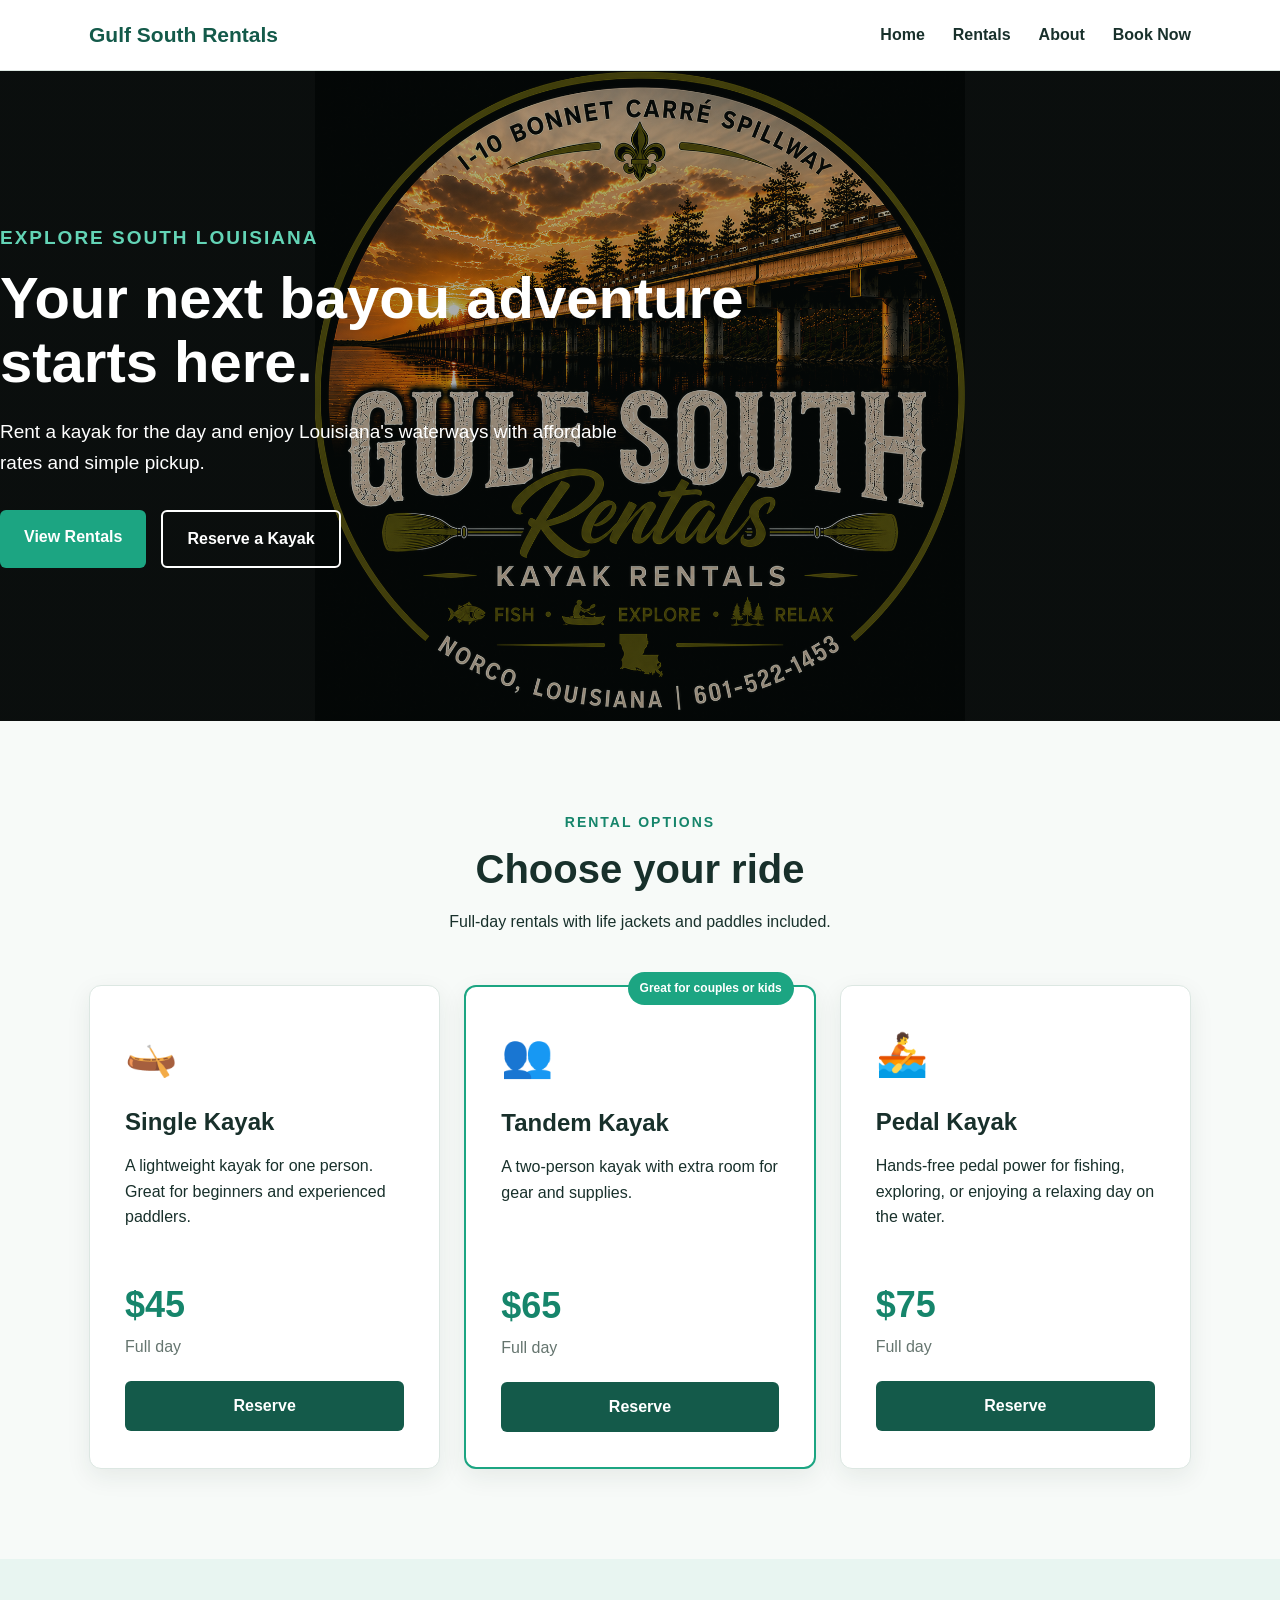
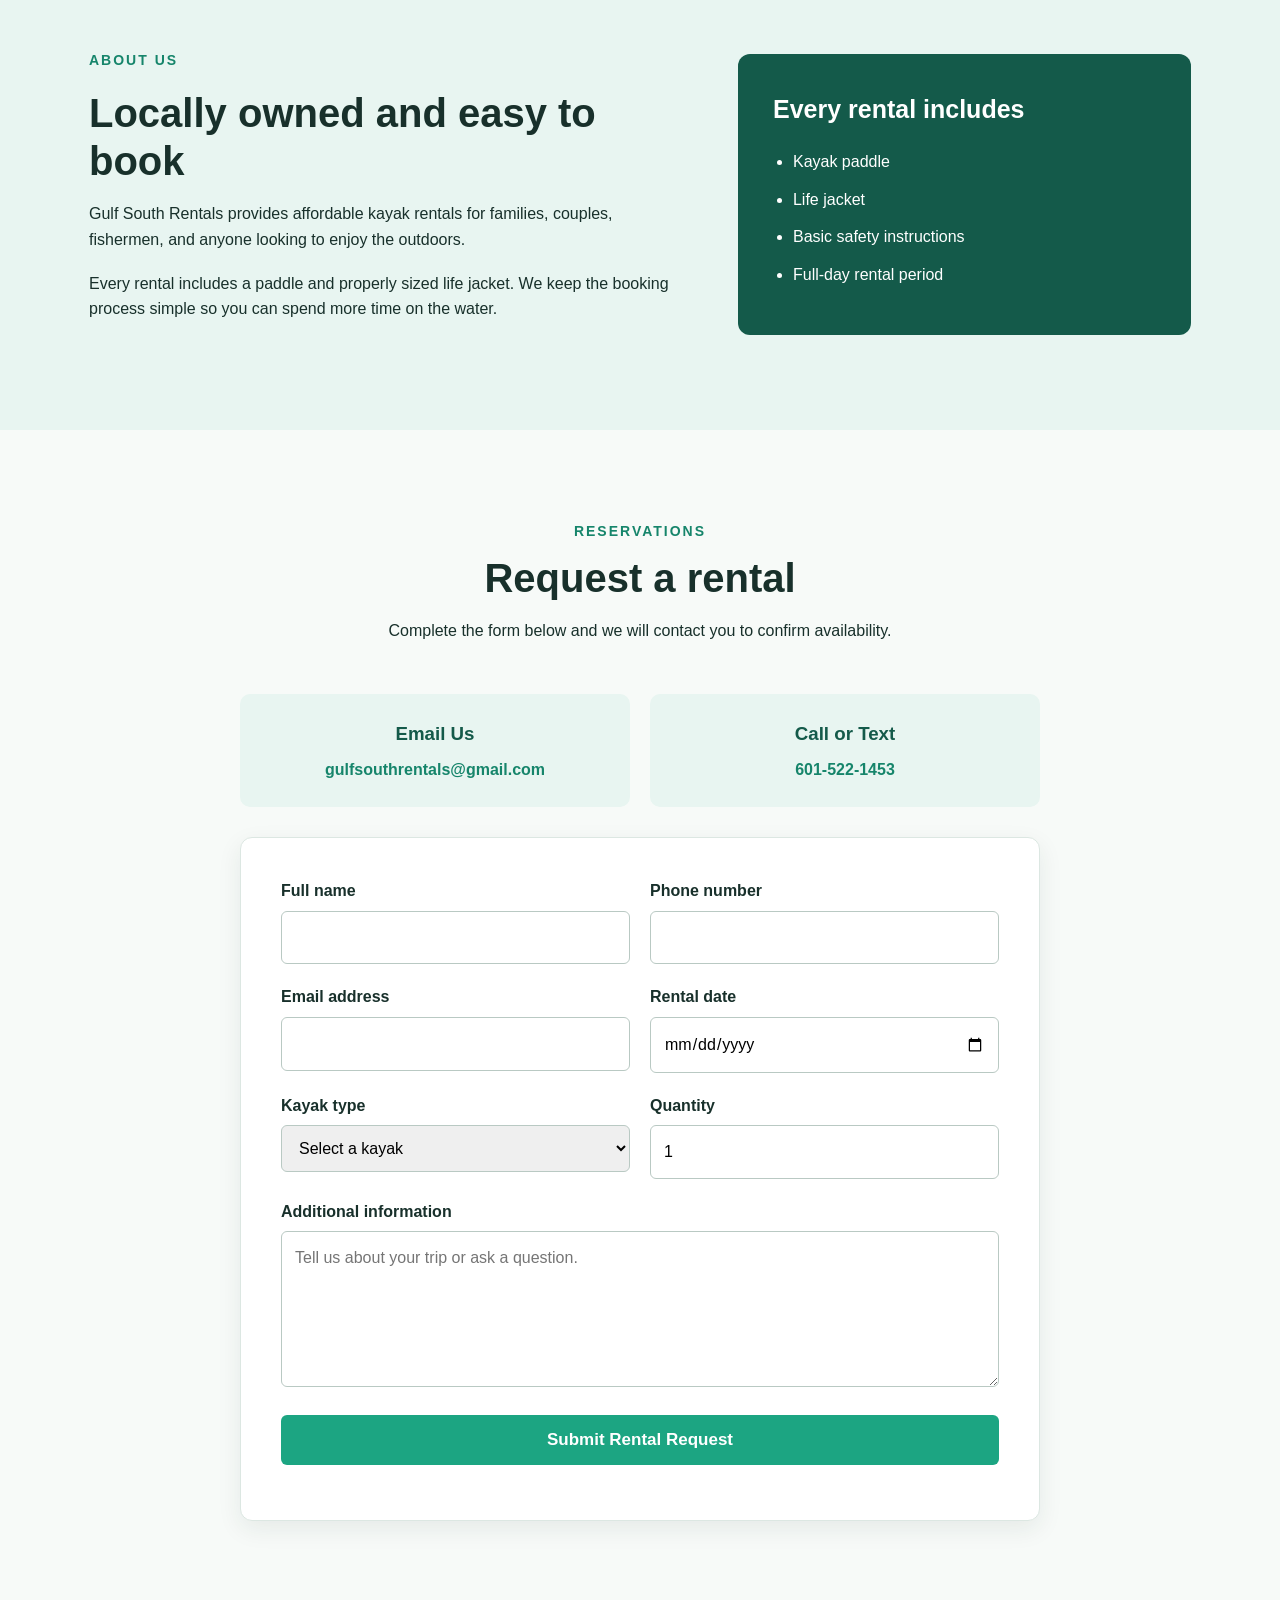
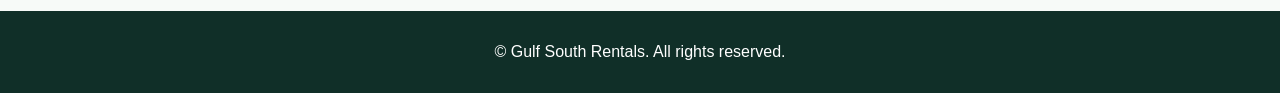
==== index.html @ 3907daee "Fix HTML encoding issues in index.html" ====
<!DOCTYPE html>
<html lang="en">
<head>
    <meta charset="UTF-8">

    <meta
        name="viewport"
        content="width=device-width, initial-scale=1.0"
    >

    <meta
        name="description"
        content="Affordable kayak rentals in South Louisiana."
    >

    <title>Bayou Kayak Rentals</title>

    <link rel="stylesheet" href="style.css">
</head>

<body>

    <header>
        <nav class="navbar">
            <div class="logo">Gulf South Rentals</div>

            <button
                class="menu-button"
                id="menuButton"
                aria-label="Open navigation menu"
            >
                ☰
            </button>

            <div class="nav-links" id="navLinks">
                <a href="#home">Home</a>
                <a href="#rentals">Rentals</a>
                <a href="#about">About</a>
                <a href="#contact">Book Now</a>
            </div>
        </nav>
    </header>

    <main>

        <section class="hero" id="home">
            <div class="hero-content">
                <p class="small-heading">Explore South Louisiana</p>

                <h1>Your next bayou adventure starts here.</h1>

                <p>
                    Rent a kayak for the day and enjoy Louisiana's waterways
                    with affordable rates and simple pickup.
                </p>

                <div class="hero-buttons">
                    <a href="#rentals" class="button primary-button">
                        View Rentals
                    </a>

                    <a href="#contact" class="button secondary-button">
                        Reserve a Kayak
                    </a>
                </div>
            </div>
        </section>

        <section class="section" id="rentals">
            <div class="section-heading">
                <p class="small-heading">Rental Options</p>
                <h2>Choose your ride</h2>
                <p>
                    Full-day rentals with life jackets and paddles included.
                </p>
            </div>

            <div class="rental-grid">

                <article class="rental-card">
                    <div class="rental-icon">🛶</div>
                    <h3>Single Kayak</h3>
                    <p>
                        A lightweight kayak for one person. Great for beginners
                        and experienced paddlers.
                    </p>
                    <div class="price">$45</div>
                    <span>Full day</span>
                    <a href="#contact" class="card-button">Reserve</a>
                </article>

                <article class="rental-card featured-card">
                    <div class="popular-label">Great for couples or kids</div>
                    <div class="rental-icon">👥</div>
                    <h3>Tandem Kayak</h3>
                    <p>
                        A two-person kayak with extra room for gear and supplies.
                    </p>
                    <div class="price">$65</div>
                    <span>Full day</span>
                    <a href="#contact" class="card-button">Reserve</a>
                </article>

                <article class="rental-card">
                    <div class="rental-icon">🚣</div>
                    <h3>Pedal Kayak</h3>
                    <p>
                        Hands-free pedal power for fishing, exploring, or
                        enjoying a relaxing day on the water.
                    </p>
                    <div class="price">$75</div>
                    <span>Full day</span>
                    <a href="#contact" class="card-button">Reserve</a>
                </article>

            </div>
        </section>

        <section class="about-section" id="about">
            <div class="about-content">
                <div>
                    <p class="small-heading">About Us</p>
                    <h2>Locally owned and easy to book</h2>

                    <p>
                        Gulf South Rentals provides affordable kayak rentals
                        for families, couples, fishermen, and anyone looking
                        to enjoy the outdoors.
                    </p>

                    <p>
                        Every rental includes a paddle and properly sized life
                        jacket. We keep the booking process simple so you can
                        spend more time on the water.
                    </p>
                </div>

                <div class="included-box">
                    <h3>Every rental includes</h3>

                    <ul>
                        <li>Kayak paddle</li>
                        <li>Life jacket</li>
                        <li>Basic safety instructions</li>
                        <li>Full-day rental period</li>
                    </ul>
                </div>
            </div>
        </section>

        <section class="section" id="contact">
            <div class="section-heading">
                <p class="small-heading">Reservations</p>
                <h2>Request a rental</h2>
                <p>
                    Complete the form below and we will contact you to confirm
                    availability.
                </p>
            </div>
	<div class="contact-details">
    <div class="contact-item">
        <h3>Email Us</h3>
        <a href="mailto:gulfsouthrentals@gmail.com">
            gulfsouthrentals@gmail.com
        </a>
    </div>

    <div class="contact-item">
        <h3>Call or Text</h3>
        <a href="tel:+16015221453">
            601-522-1453
        </a>
    </div>
</div>

            <form
		class="booking-form"
		id="bookingForm"
		action="https://formspree.io/f/meeyajbb"
		method="post"
>
				<input type="hidden" name="_next" value="https://gulfsouthrentalsllc.com/waiver.html">
	<input
    type="hidden"
    name="_subject"
    value="New Gulf South Rentals Booking Request"
>

<input
    type="hidden"
    name="_replyto"
    value="gulfsouthrentals@gmail.com"
>


                <div class="form-row">
                    <div class="form-group">
                        <label for="name">Full name</label>
                        <input
                            type="text"
                            id="name"
                            name="name"
                            required
                        >
                    </div>

                    <div class="form-group">
                        <label for="phone">Phone number</label>
                        <input
                            type="tel"
                            id="phone"
                            name="phone"
                            required
                        >
                    </div>
                </div>

                <div class="form-row">
                    <div class="form-group">
                        <label for="email">Email address</label>
                        <input
                            type="email"
                            id="email"
                            name="email"
                            required
                        >
                    </div>

                    <div class="form-group">
                        <label for="rentalDate">Rental date</label>
                        <input
                            type="date"
                            id="rentalDate"
                            name="rentalDate"
                            required
                        >
                    </div>
                </div>

                <div class="form-row">
                    <div class="form-group">
                        <label for="kayakType">Kayak type</label>

                        <select id="kayakType" name="kayakType" required>
                            <option value="">Select a kayak</option>
                            <option value="Single Kayak">
                                Single Kayak — $45
                            </option>
                            <option value="Tandem Kayak">
                                Tandem Kayak — $65
                            </option>
                            <option value="Pedal Kayak">
                                Pedal Kayak — $75
                            </option>
                        </select>
                    </div>

                    <div class="form-group">
                        <label for="quantity">Quantity</label>

                        <input
                            type="number"
                            id="quantity"
                            name="quantity"
                            min="1"
                            max="6"
                            value="1"
                            required
                        >
                    </div>
                </div>

                <div class="form-group">
                    <label for="message">Additional information</label>

                    <textarea
                        id="message"
                        name="message"
                        rows="5"
                        placeholder="Tell us about your trip or ask a question."
                    ></textarea>
                </div>

                <button type="submit" class="submit-button">
                    Submit Rental Request
                </button>

                <p class="form-message" id="formMessage"></p>
            </form>
        </section>

    </main>

    <footer>
        <p>
            © <span id="currentYear"></span> Gulf South Rentals.
            All rights reserved.
        </p>
    </footer>

    <script src="script.js?v=2"></script>
</body>
</html>
---- style.css ----
* {
    box-sizing: border-box;
    margin: 0;
    padding: 0;
}

html {
    scroll-behavior: smooth;
}

body {
    font-family: Arial, Helvetica, sans-serif;
    color: #18302b;
    background-color: #f7faf8;
    line-height: 1.6;
}

header {
    background-color: #ffffff;
    position: sticky;
    top: 0;
    z-index: 1000;
    border-bottom: 1px solid #dce7e2;
}

.navbar {
    max-width: 1150px;
    margin: auto;
    padding: 18px 24px;
    display: flex;
    align-items: center;
    justify-content: space-between;
}

.logo {
    font-size: 21px;
    font-weight: bold;
    color: #145a4a;
}

.nav-links {
    display: flex;
    gap: 28px;
}

.nav-links a {
    color: #18302b;
    text-decoration: none;
    font-weight: bold;
}

.nav-links a:hover {
    color: #16856b;
}

.menu-button {
    display: none;
    border: none;
    background: none;
    font-size: 28px;
    cursor: pointer;
}

.hero {
    min-height: 650px;
    display: flex;
    align-items: center;

    background-image:
        linear-gradient(
            rgba(10, 20, 18, 0.35),
            rgba(10, 20, 18, 0.35)
        ),
        url("logo.png.png");

    background-position: center;
    background-size: contain;
    background-repeat: no-repeat;
    background-color: #0b0b0b;

    color: #ffffff;
}

}

.hero-content {
    max-width: 1150px;
    width: 100%;
    margin: auto;
    padding: 80px 24px;
}

.hero-content h1 {
    max-width: 750px;
    font-size: 58px;
    line-height: 1.1;
    margin-bottom: 24px;
}

.hero-content p {
    max-width: 650px;
    font-size: 19px;
}

.small-heading {
    color: #63d4b6;
    font-size: 14px;
    font-weight: bold;
    letter-spacing: 2px;
    text-transform: uppercase;
    margin-bottom: 12px;
}

.hero-buttons {
    margin-top: 32px;
    display: flex;
    gap: 15px;
    flex-wrap: wrap;
}

.button {
    display: inline-block;
    padding: 14px 24px;
    border-radius: 6px;
    text-decoration: none;
    font-weight: bold;
}

.primary-button {
    background-color: #1ca582;
    color: #ffffff;
}

.primary-button:hover {
    background-color: #16856b;
}

.secondary-button {
    border: 2px solid #ffffff;
    color: #ffffff;
}

.secondary-button:hover {
    background-color: #ffffff;
    color: #145a4a;
}

.section {
    max-width: 1150px;
    margin: auto;
    padding: 90px 24px;
}

.section-heading {
    max-width: 650px;
    margin: 0 auto 50px;
    text-align: center;
}

.section-heading h2,
.about-content h2 {
    font-size: 40px;
    line-height: 1.2;
    margin-bottom: 16px;
}

.section-heading .small-heading,
.about-content .small-heading {
    color: #16856b;
}

.rental-grid {
    display: grid;
    grid-template-columns: repeat(3, 1fr);
    gap: 24px;
}

.rental-card {
    position: relative;
    padding: 35px;
    background-color: #ffffff;
    border: 1px solid #dce7e2;
    border-radius: 12px;
    box-shadow: 0 8px 24px rgba(24, 48, 43, 0.08);
}

.featured-card {
    border: 2px solid #1ca582;
}

.popular-label {
    position: absolute;
    top: -15px;
    right: 20px;
    padding: 7px 12px;
    border-radius: 20px;
    background-color: #1ca582;
    color: #ffffff;
    font-size: 12px;
    font-weight: bold;
}

.rental-icon {
    font-size: 42px;
    margin-bottom: 15px;
}

.rental-card h3 {
    font-size: 24px;
    margin-bottom: 12px;
}

.rental-card p {
    min-height: 105px;
}

.price {
    margin-top: 18px;
    font-size: 36px;
    font-weight: bold;
    color: #16856b;
}

.rental-card span {
    display: block;
    margin-bottom: 22px;
    color: #65756f;
}

.card-button {
    display: block;
    padding: 12px;
    border-radius: 6px;
    background-color: #145a4a;
    color: #ffffff;
    text-align: center;
    text-decoration: none;
    font-weight: bold;
}

.card-button:hover {
    background-color: #16856b;
}

.about-section {
    background-color: #e8f5f1;
}

.about-content {
    max-width: 1150px;
    margin: auto;
    padding: 90px 24px;
    display: grid;
    grid-template-columns: 1.3fr 1fr;
    gap: 60px;
    align-items: center;
}

.about-content p {
    margin-bottom: 18px;
}

.included-box {
    padding: 35px;
    border-radius: 12px;
    background-color: #145a4a;
    color: #ffffff;
}

.included-box h3 {
    margin-bottom: 20px;
    font-size: 25px;
}

.included-box ul {
    padding-left: 20px;
}

.included-box li {
    margin-bottom: 12px;
}

.booking-form {
    max-width: 800px;
    margin: auto;
    padding: 40px;
    border-radius: 12px;
    background-color: #ffffff;
    border: 1px solid #dce7e2;
    box-shadow: 0 8px 24px rgba(24, 48, 43, 0.08);
}

.form-row {
    display: grid;
    grid-template-columns: 1fr 1fr;
    gap: 20px;
}

.form-group {
    margin-bottom: 20px;
}

.form-group label {
    display: block;
    margin-bottom: 7px;
    font-weight: bold;
}

.form-group input,
.form-group select,
.form-group textarea {
    width: 100%;
    padding: 13px;
    border: 1px solid #b9c9c3;
    border-radius: 6px;
    font: inherit;
}

.form-group input:focus,
.form-group select:focus,
.form-group textarea:focus {
    outline: 2px solid #63d4b6;
    border-color: #16856b;
}

.submit-button {
    width: 100%;
    padding: 15px;
    border: none;
    border-radius: 6px;
    background-color: #1ca582;
    color: #ffffff;
    font-size: 17px;
    font-weight: bold;
    cursor: pointer;
}

.submit-button:hover {
    background-color: #16856b;
}

.form-message {
    margin-top: 15px;
    text-align: center;
    font-weight: bold;
}

footer {
    padding: 28px 20px;
    background-color: #102f28;
    color: #ffffff;
    text-align: center;
}

@media (max-width: 800px) {
    .menu-button {
        display: block;
    }

    .nav-links {
        display: none;
        position: absolute;
        top: 72px;
        left: 0;
        width: 100%;
        padding: 20px;
        background-color: #ffffff;
        flex-direction: column;
        gap: 15px;
        border-bottom: 1px solid #dce7e2;
    }

    .nav-links.show {
        display: flex;
    }

    .hero {
        min-height: 560px;
    }

    .hero-content h1 {
        font-size: 41px;
    }

    .rental-grid {
        grid-template-columns: 1fr;
    }

    .about-content {
        grid-template-columns: 1fr;
    }

    .form-row {
        grid-template-columns: 1fr;
        gap: 0;
    }
}

@media (max-width: 500px) {
    .hero-content h1 {
        font-size: 34px;
    }

    .section-heading h2,
    .about-content h2 {
        font-size: 32px;
    }

    .booking-form {
        padding: 25px 18px;
    }

    .rental-card {
        padding: 28px 22px;
    }
}

.contact-details {
    max-width: 800px;
    margin: 0 auto 30px;
    display: grid;
    grid-template-columns: 1fr 1fr;
    gap: 20px;
}

.contact-item {
    padding: 25px;
    background-color: #e8f5f1;
    border-radius: 10px;
    text-align: center;
}

.contact-item h3 {
    margin-bottom: 8px;
    color: #145a4a;
}

.contact-item a {
    color: #16856b;
    font-weight: bold;
    text-decoration: none;
}

.contact-item a:hover {
    text-decoration: underline;
}

@media (max-width: 600px) {
    .contact-details {
        grid-template-columns: 1fr;
    }
}
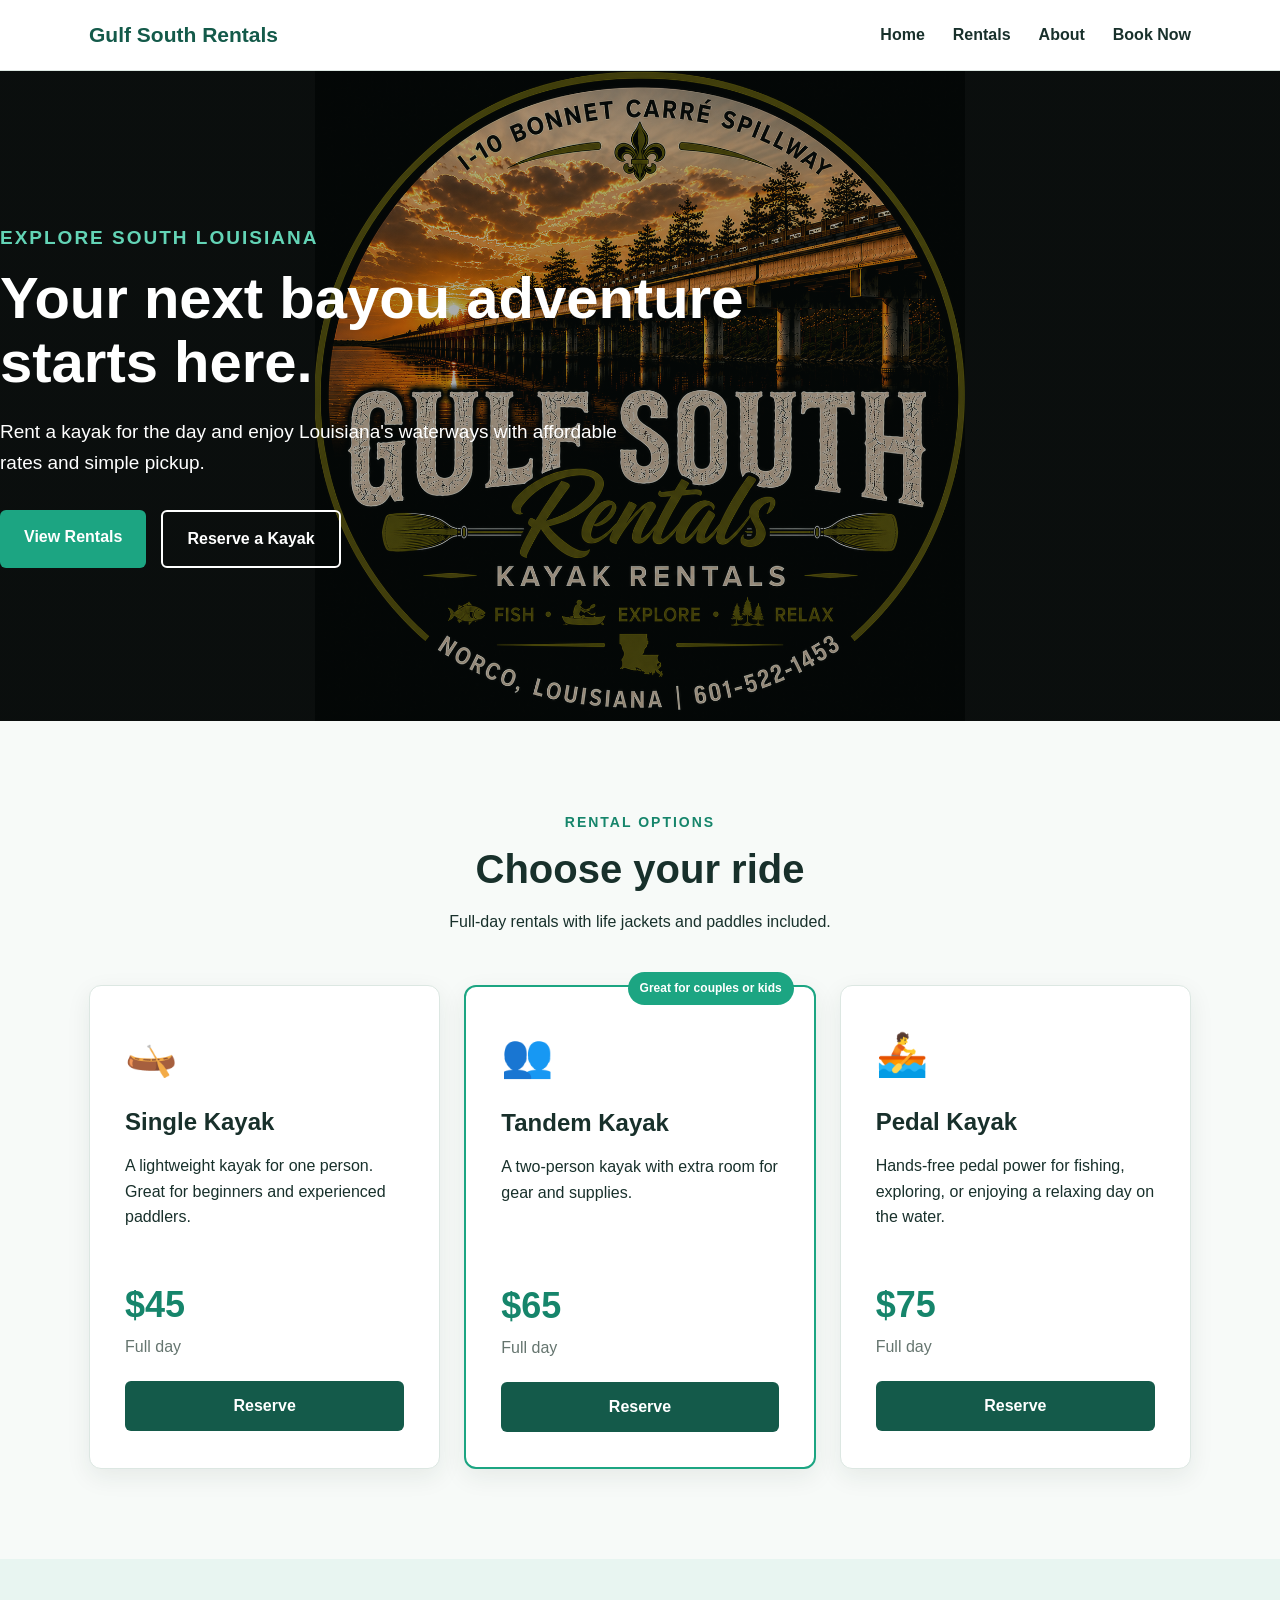
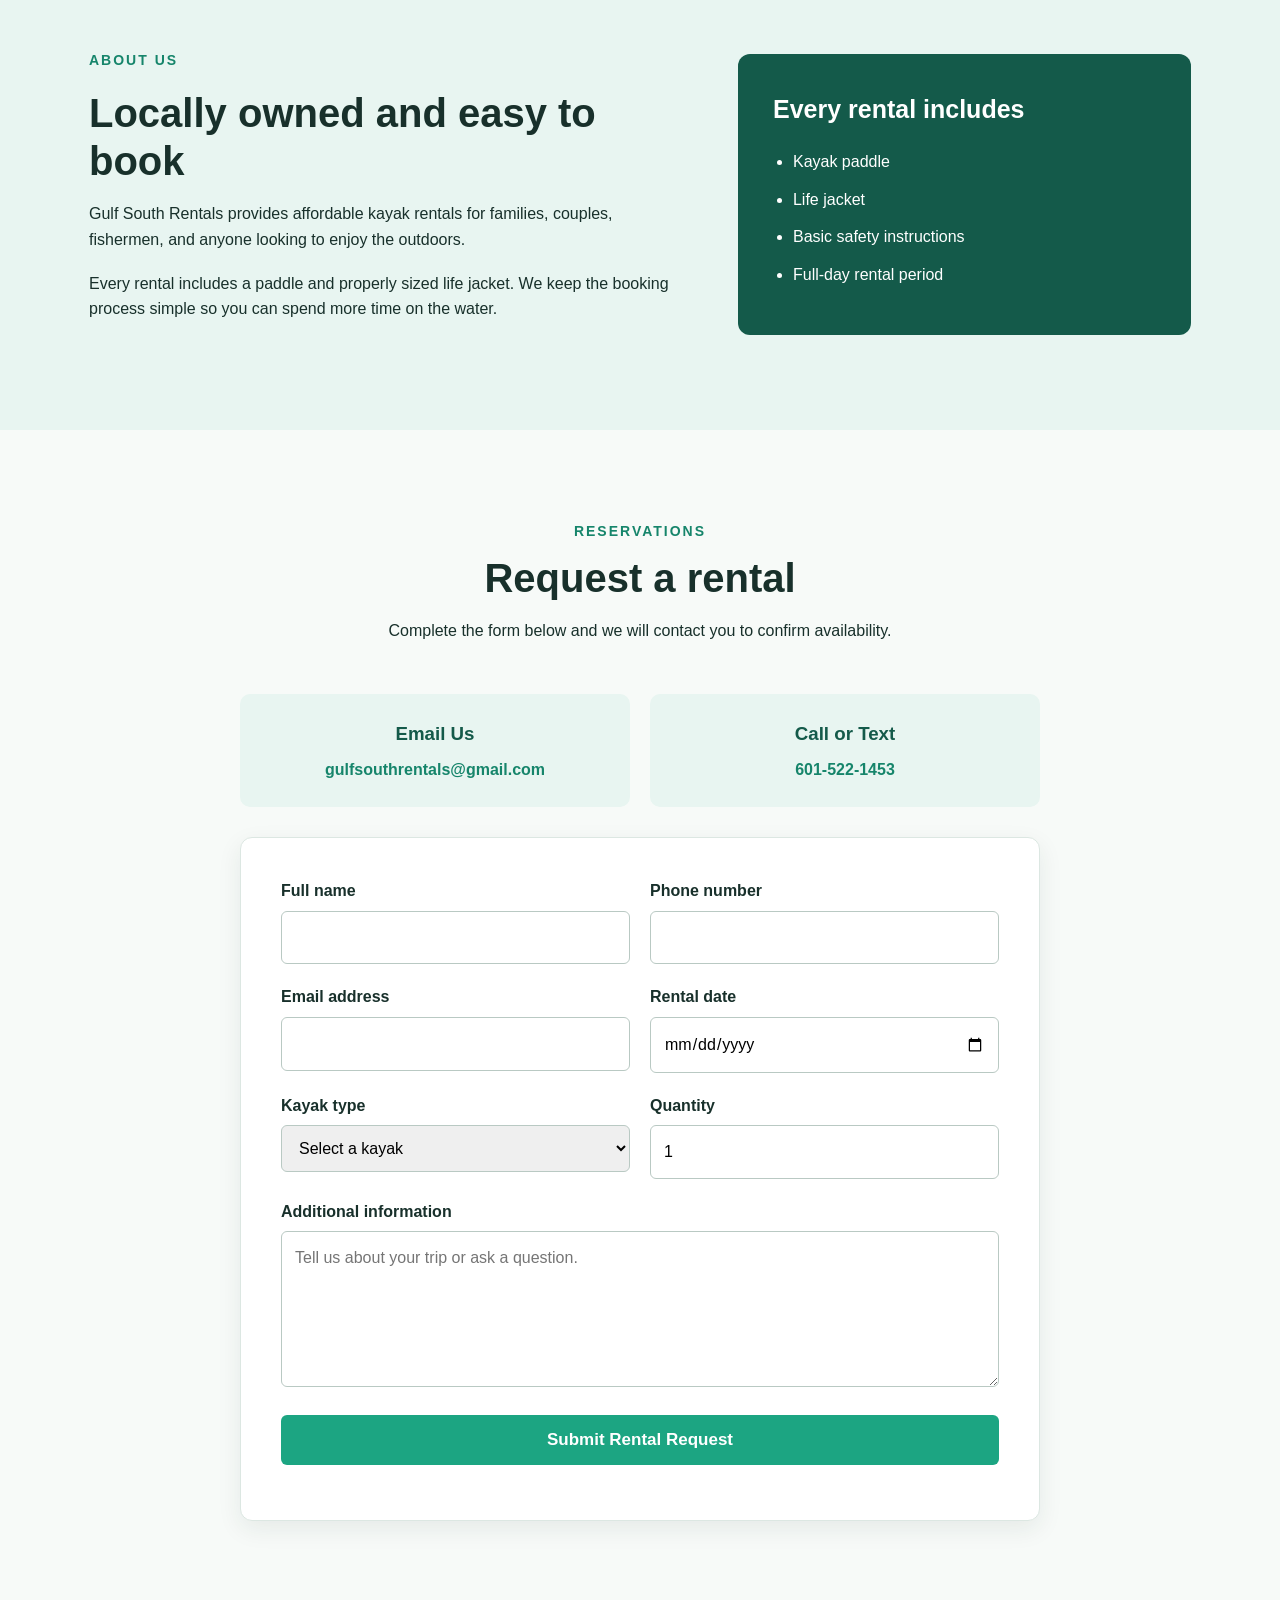
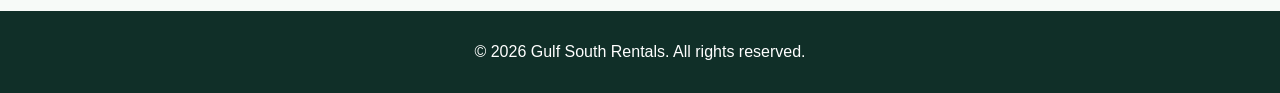
==== commit 6ccd23d1: "Fix HTML structure and update script references" ====
--- a/index.html
+++ b/index.html
@@ -298,6 +298,6 @@
         </p>
     </footer>
 
-    <script src="script.js?v=2"></script>
+    <script src="script.js.js?v=3"></script>
 </body>
 </html>
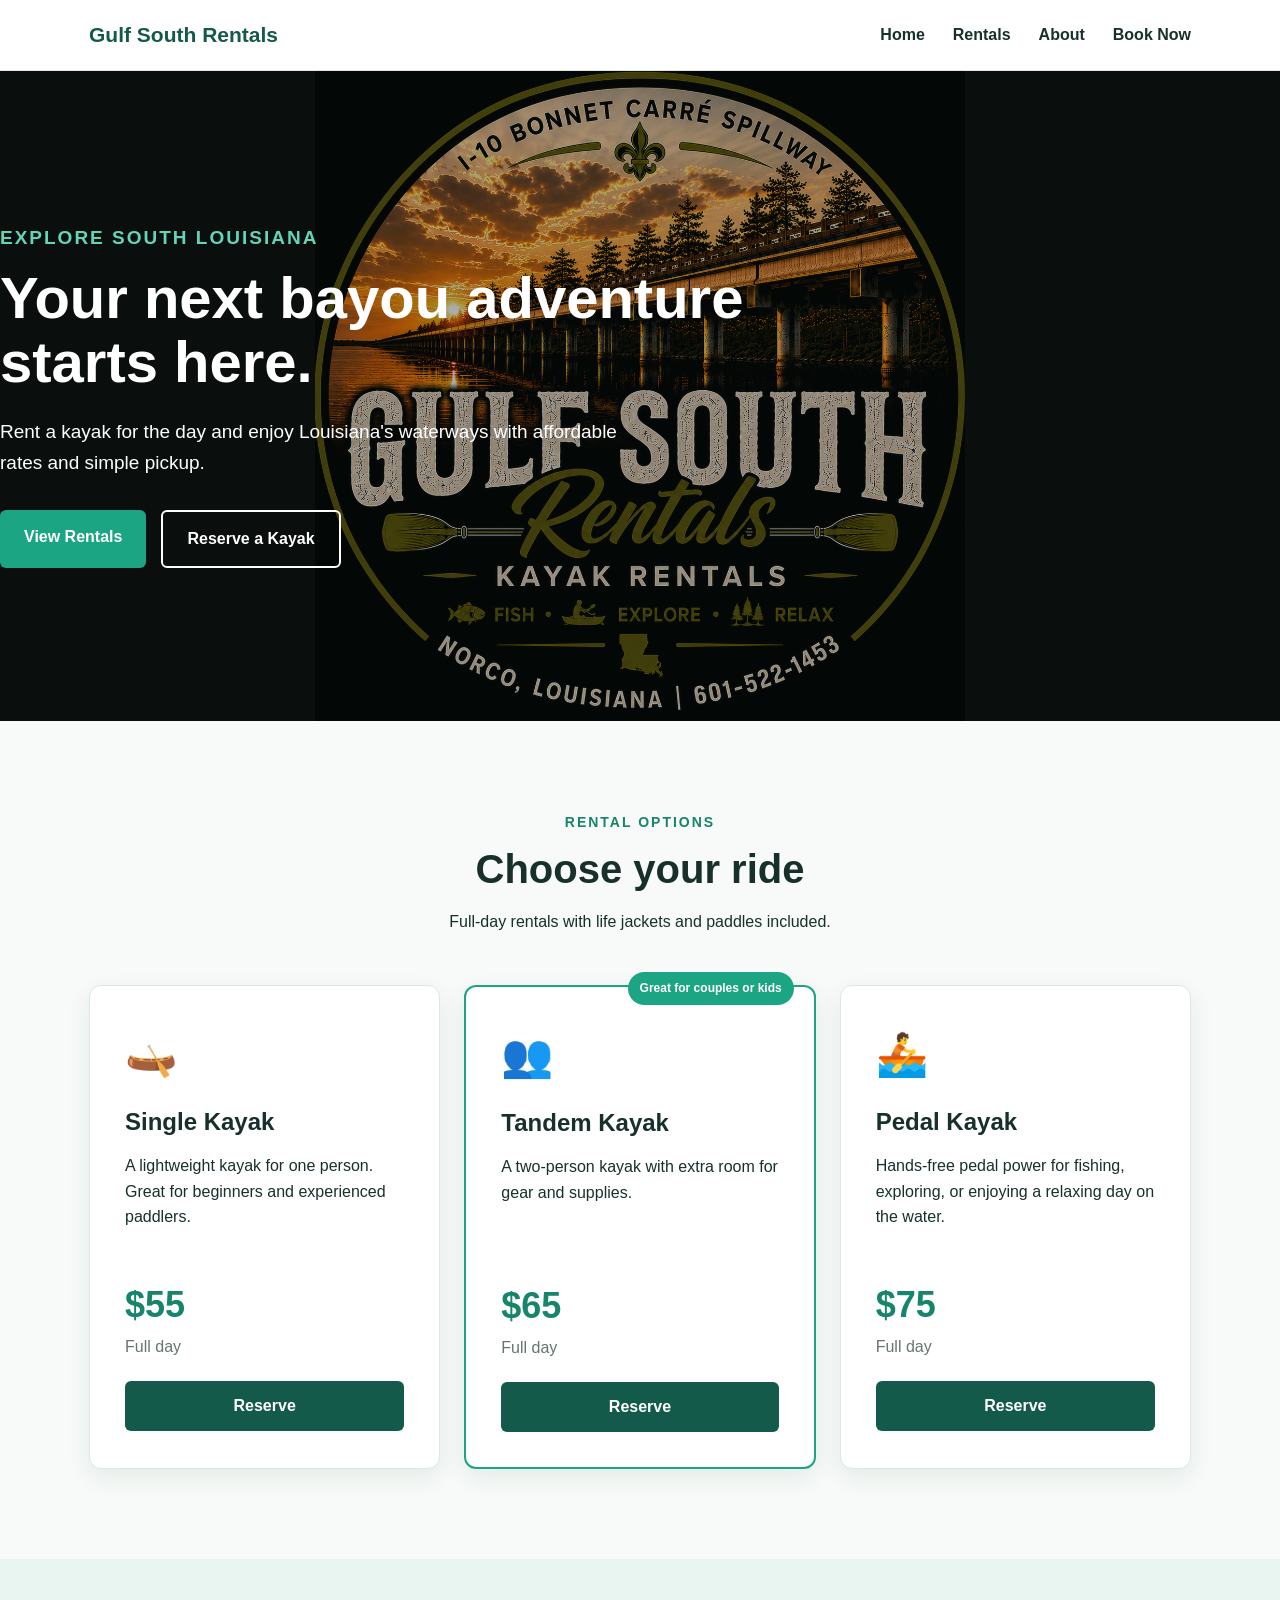
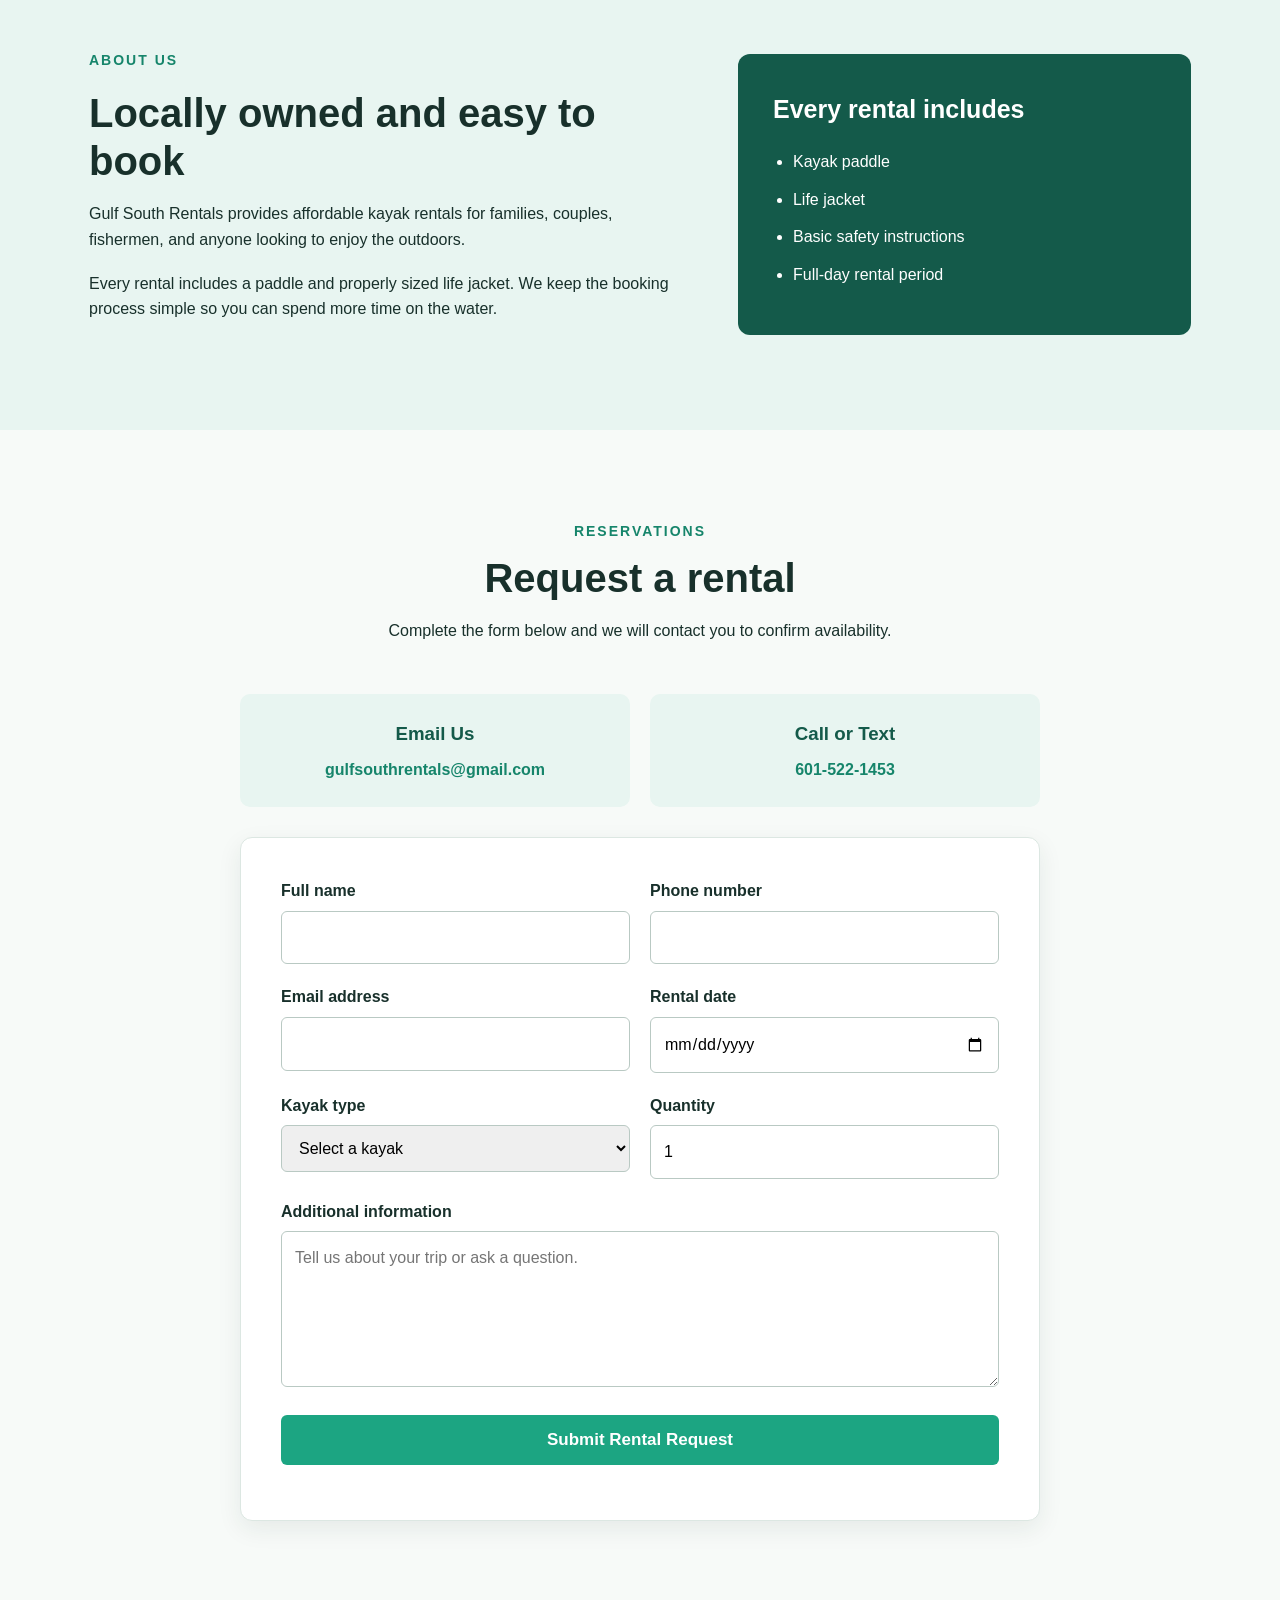
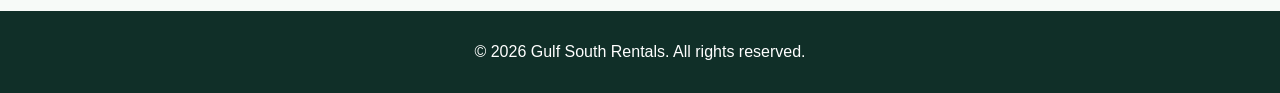
==== commit bff569f7: "Update kayak rental prices in index.html Updated rental prices for kayaks in the contact form." ====
--- a/index.html
+++ b/index.html
@@ -13,8 +13,8 @@
         content="Affordable kayak rentals in South Louisiana."
     >
 
-    <title>Bayou Kayak Rentals</title>
-
+    <title>Gulf South Kayak Rentals</title>
+<link rel="icon" type="image/png" href="logo.png.png">
     <link rel="stylesheet" href="style.css">
 </head>
 
@@ -84,7 +84,7 @@
                         A lightweight kayak for one person. Great for beginners
                         and experienced paddlers.
                     </p>
-                    <div class="price">$45</div>
+                    <div class="price">$55</div>
                     <span>Full day</span>
                     <a href="#contact" class="card-button">Reserve</a>
                 </article>
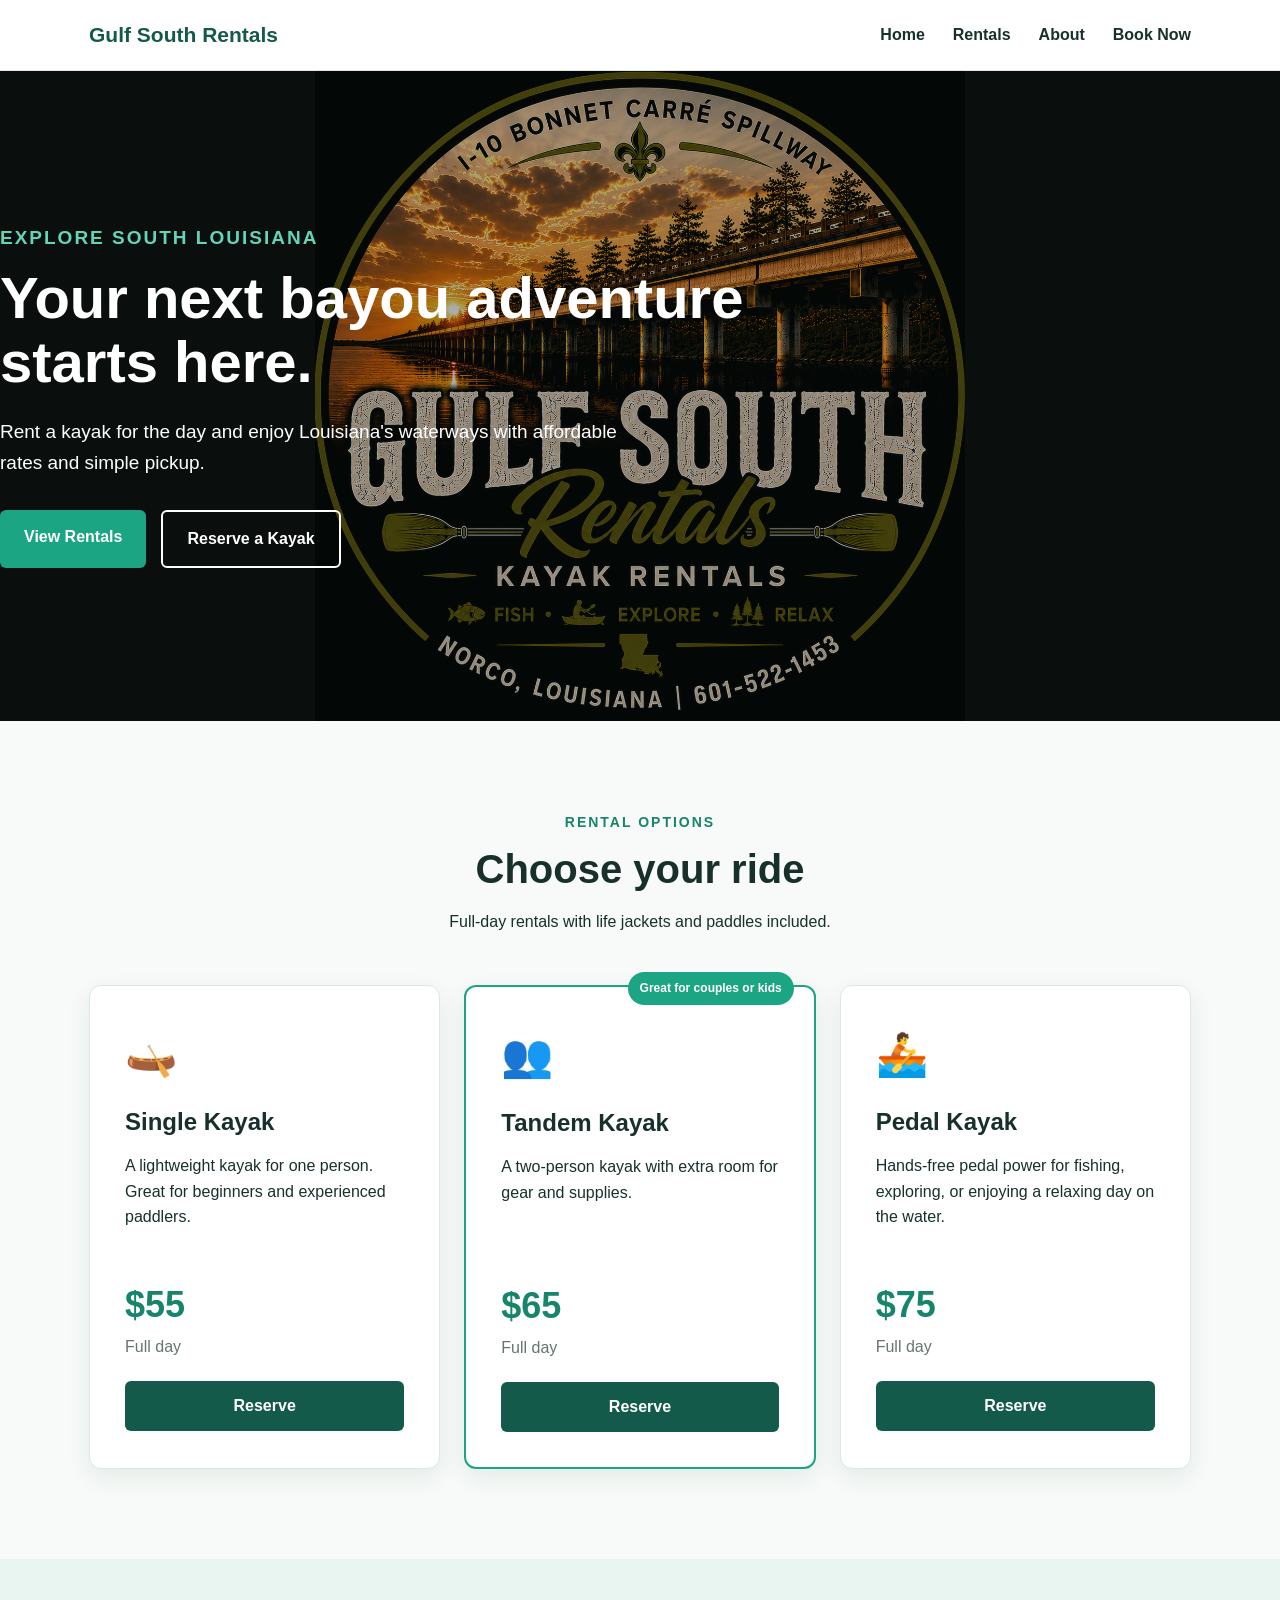
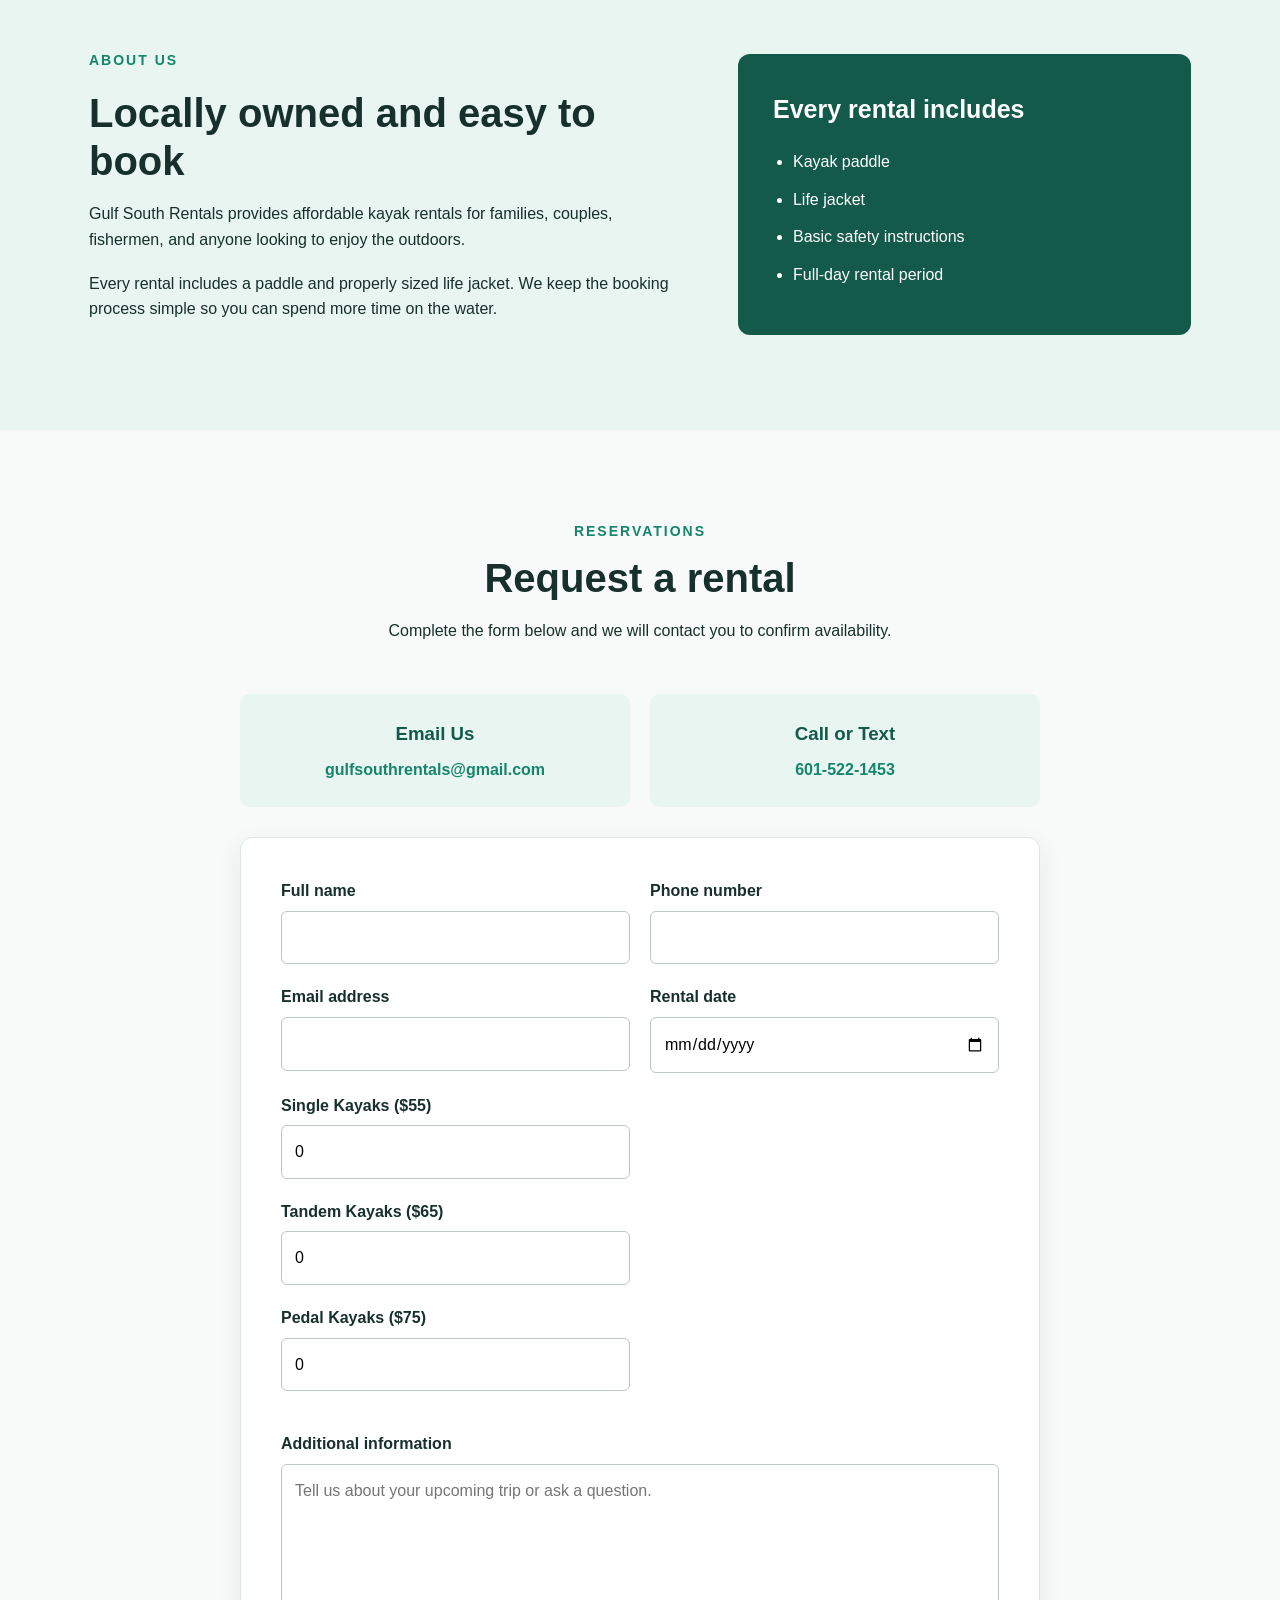
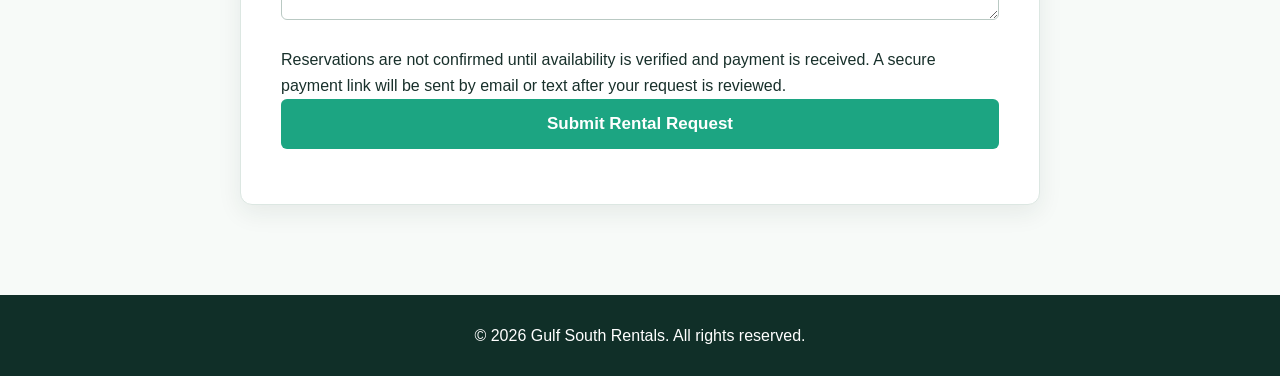
==== commit 226b767d: "Fix HTML structure and update rental form" ====
--- a/index.html
+++ b/index.html
@@ -179,11 +179,11 @@
 		action="https://formspree.io/f/meeyajbb"
 		method="post"
 >
-				<input type="hidden" name="_next" value="https://gulfsouthrentalsllc.com/waiver.html">
+				
 	<input
     type="hidden"
-    name="_subject"
-    value="New Gulf South Rentals Booking Request"
+    name="_next"
+    value="https://gulfsouthrentalsllc.com/waiver.html"
 >
 
 <input
@@ -239,34 +239,35 @@
 
                 <div class="form-row">
                     <div class="form-group">
-                        <label for="kayakType">Kayak type</label>
-
-                        <select id="kayakType" name="kayakType" required>
-                            <option value="">Select a kayak</option>
-                            <option value="Single Kayak">
-                                Single Kayak — $45
-                            </option>
-                            <option value="Tandem Kayak">
-                                Tandem Kayak — $65
-                            </option>
-                            <option value="Pedal Kayak">
-                                Pedal Kayak — $75
-                            </option>
-                        </select>
-                    </div>
-
-                    <div class="form-group">
-                        <label for="quantity">Quantity</label>
-
-                        <input
-                            type="number"
-                            id="quantity"
-                            name="quantity"
-                            min="1"
-                            max="6"
-                            value="1"
-                            required
-                        >
+                        <div class="form-group">
+    <label>Single Kayaks ($55)</label>
+    <input
+        type="number"
+        name="singleKayaks"
+        min="0"
+        value="0"
+    >
+</div>
+
+<div class="form-group">
+    <label>Tandem Kayaks ($65)</label>
+    <input
+        type="number"
+        name="tandemKayaks"
+        min="0"
+        value="0"
+    >
+</div>
+
+<div class="form-group">
+    <label>Pedal Kayaks ($75)</label>
+    <input
+        type="number"
+        name="pedalKayaks"
+        min="0"
+        value="0"
+    >
+</div>
                     </div>
                 </div>
 
@@ -277,10 +278,13 @@
                         id="message"
                         name="message"
                         rows="5"
-                        placeholder="Tell us about your trip or ask a question."
+                        placeholder="Tell us about your upcoming trip or ask a question."
                     ></textarea>
                 </div>
-
+<p class="reservation-notice">
+Reservations are not confirmed until availability is verified and payment is received.
+A secure payment link will be sent by email or text after your request is reviewed.
+</p>
                 <button type="submit" class="submit-button">
                     Submit Rental Request
                 </button>
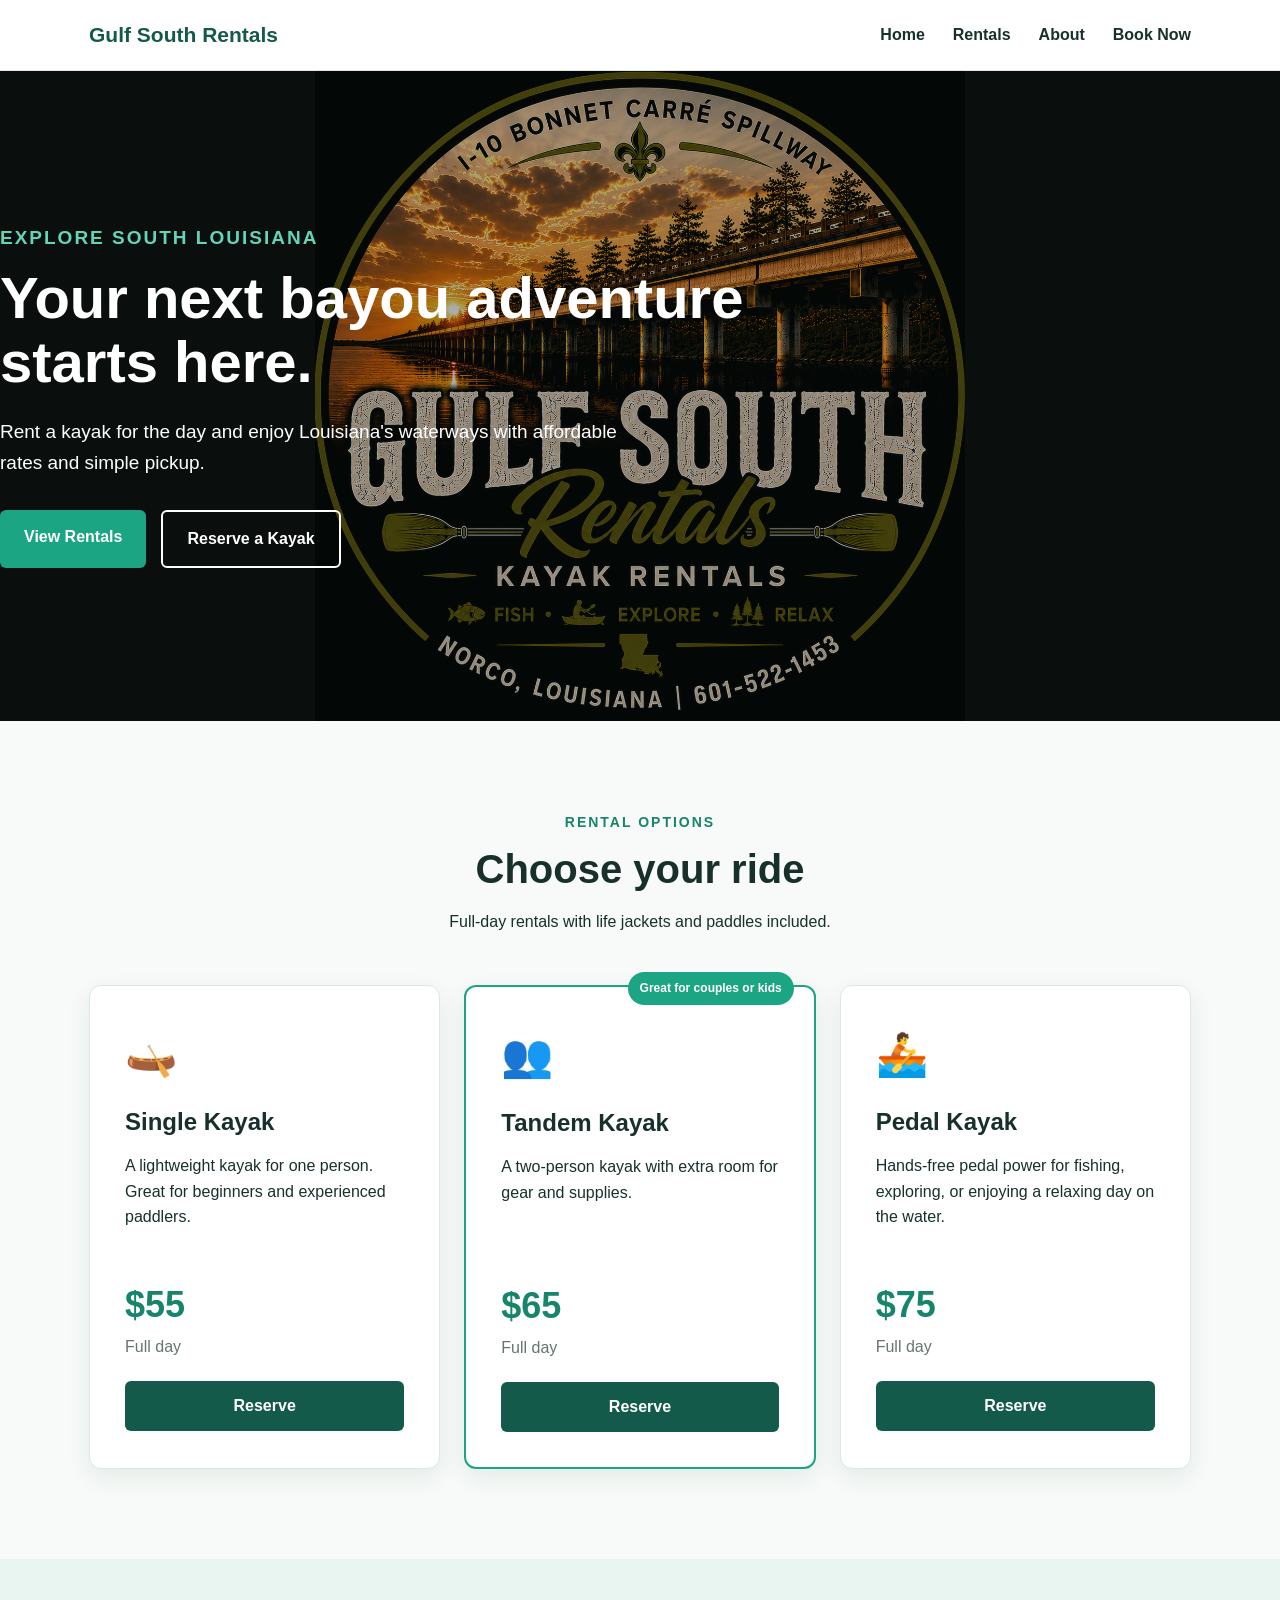
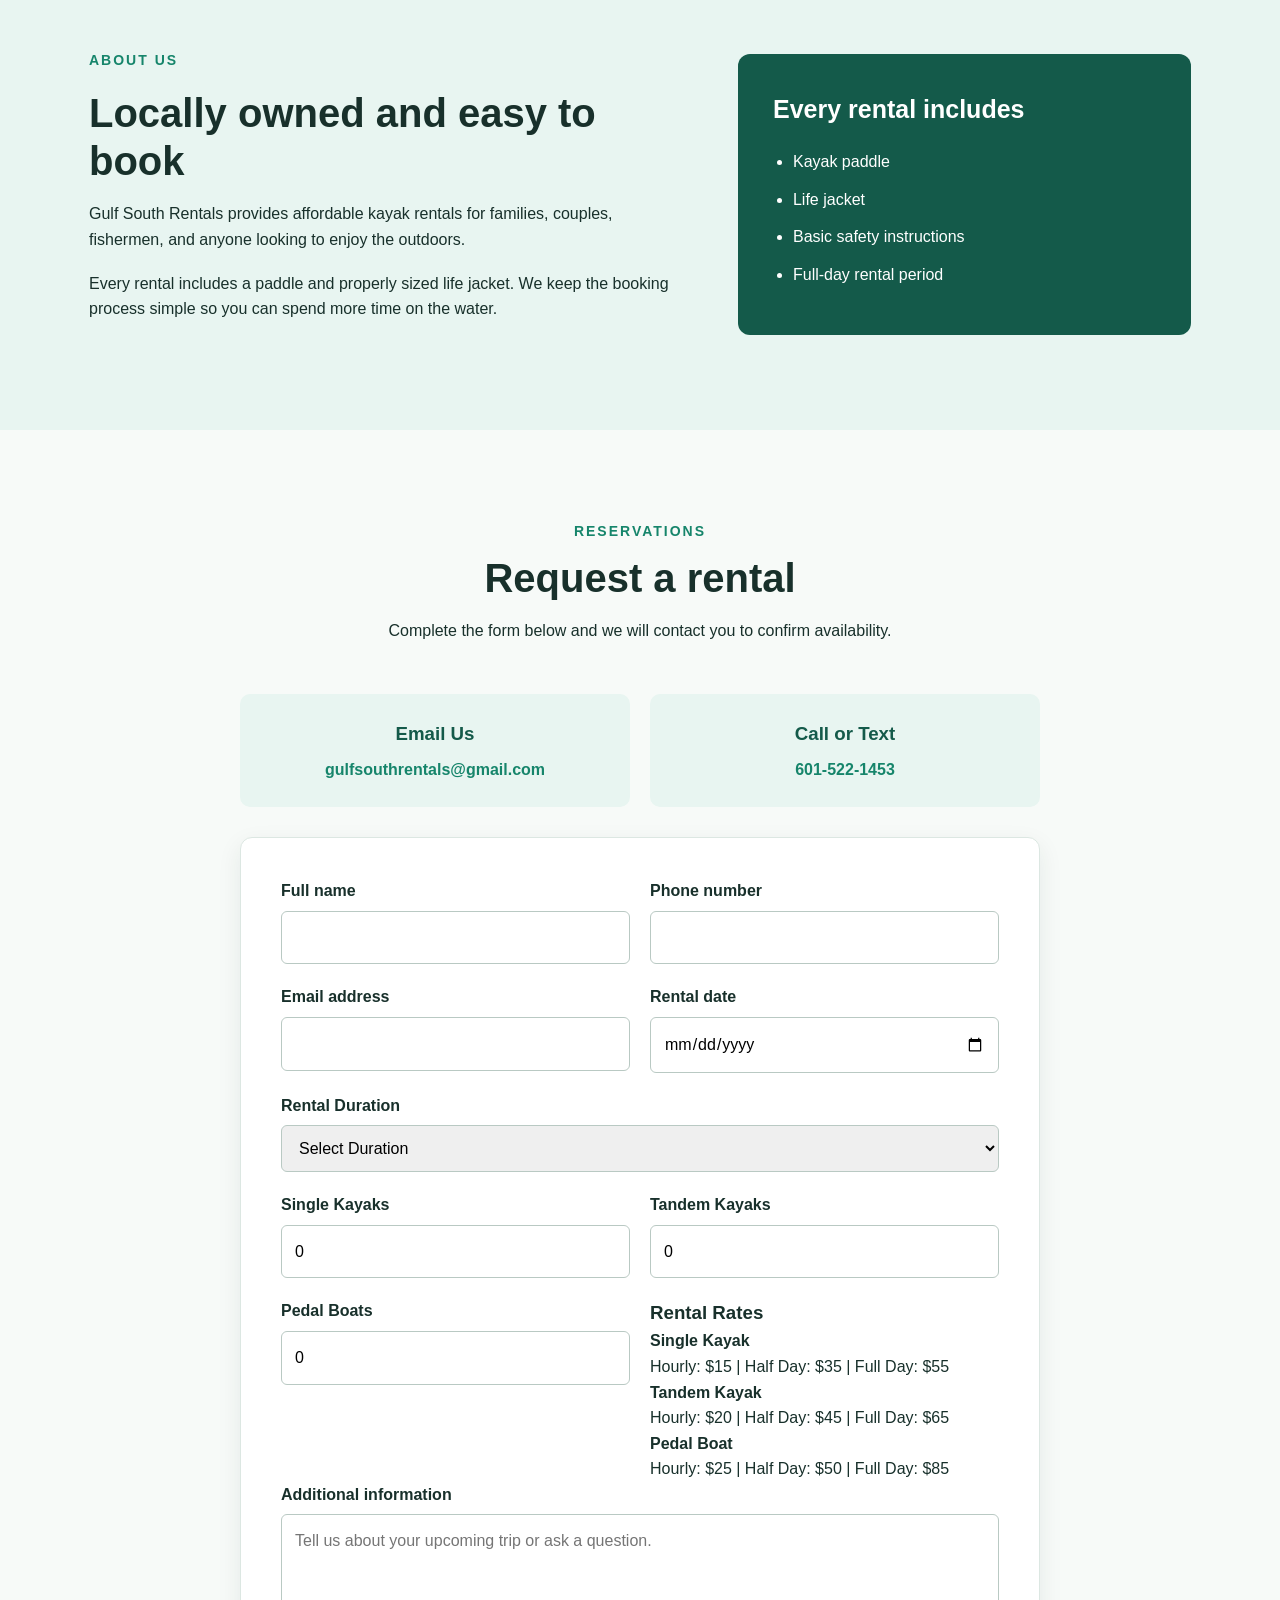
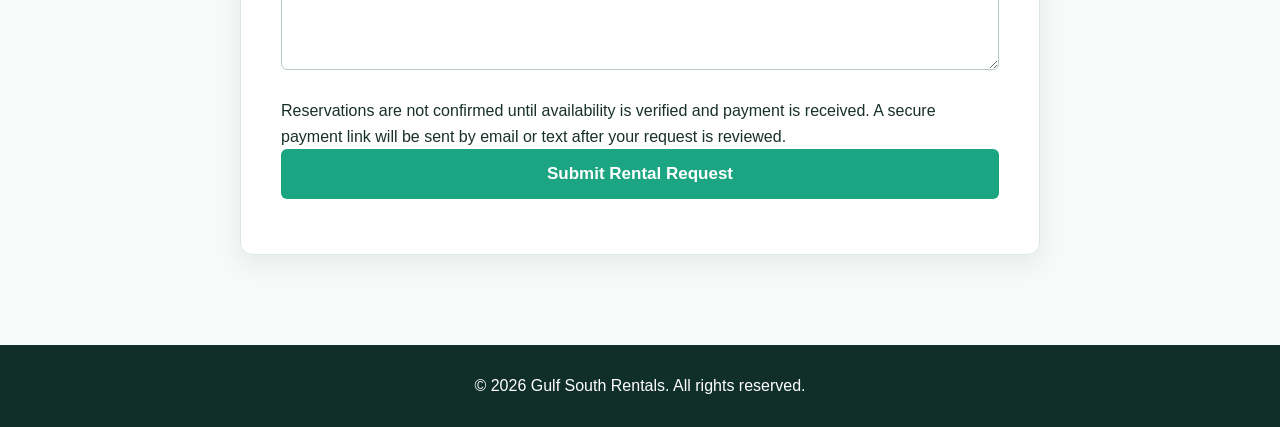
==== commit a88b150f: "Update index.html" ====
--- a/index.html
+++ b/index.html
@@ -236,38 +236,76 @@
                         >
                     </div>
                 </div>
-
-                <div class="form-row">
-                    <div class="form-group">
-                        <div class="form-group">
-    <label>Single Kayaks ($55)</label>
-    <input
-        type="number"
-        name="singleKayaks"
-        min="0"
-        value="0"
-    >
-</div>
+<!-- Rental Duration -->
 
 <div class="form-group">
-    <label>Tandem Kayaks ($65)</label>
-    <input
-        type="number"
-        name="tandemKayaks"
-        min="0"
-        value="0"
-    >
-</div>
-
-<div class="form-group">
-    <label>Pedal Kayaks ($75)</label>
-    <input
-        type="number"
-        name="pedalKayaks"
-        min="0"
-        value="0"
-    >
-</div>
+    <label for="rentalType">Rental Duration</label>
+
+    <select id="rentalType" name="rentalType" required>
+        <option value="">Select Duration</option>
+        <option value="Hourly">Hourly</option>
+        <option value="Half Day">Half Day</option>
+        <option value="Full Day">Full Day</option>
+    </select>
+</div>
+
+<!-- Kayak Quantities -->
+
+<div class="form-row">
+
+    <div class="form-group">
+        <label>Single Kayaks</label>
+        <input
+            type="number"
+            name="singleKayaks"
+            min="0"
+            value="0"
+        >
+    </div>
+
+    <div class="form-group">
+        <label>Tandem Kayaks</label>
+        <input
+            type="number"
+            name="tandemKayaks"
+            min="0"
+            value="0"
+        >
+    </div>
+
+</div>
+
+<div class="form-row">
+
+    <div class="form-group">
+        <label>Pedal Boats</label>
+        <input
+            type="number"
+            name="pedalBoats"
+            min="0"
+            value="0"
+        >
+    </div>
+<div class="pricing-info">
+    <h3>Rental Rates</h3>
+
+    <p>
+        <strong>Single Kayak</strong><br>
+        Hourly: $15 | Half Day: $35 | Full Day: $55
+    </p>
+
+    <p>
+        <strong>Tandem Kayak</strong><br>
+        Hourly: $20 | Half Day: $45 | Full Day: $65
+    </p>
+
+    <p>
+        <strong>Pedal Boat</strong><br>
+        Hourly: $25 | Half Day: $50 | Full Day: $85
+    </p>
+</div>
+</div>
+               
                     </div>
                 </div>
 
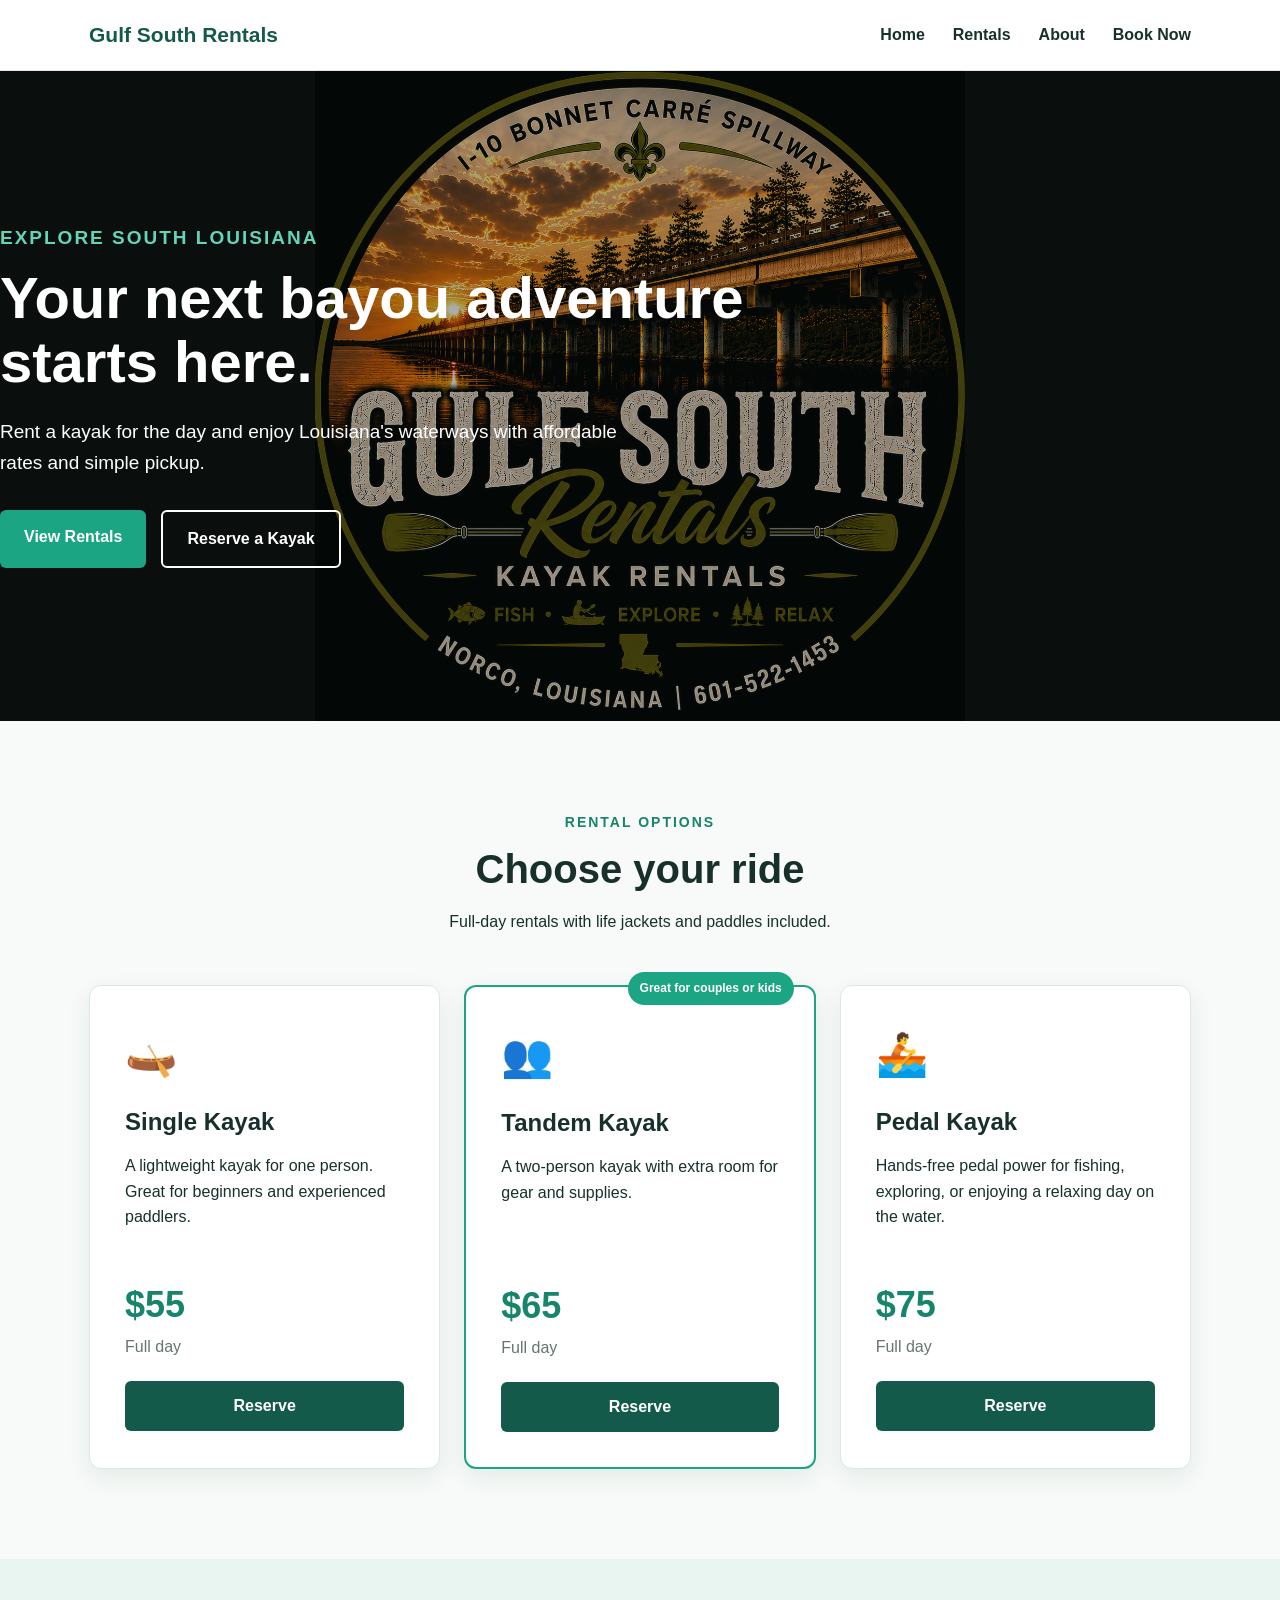
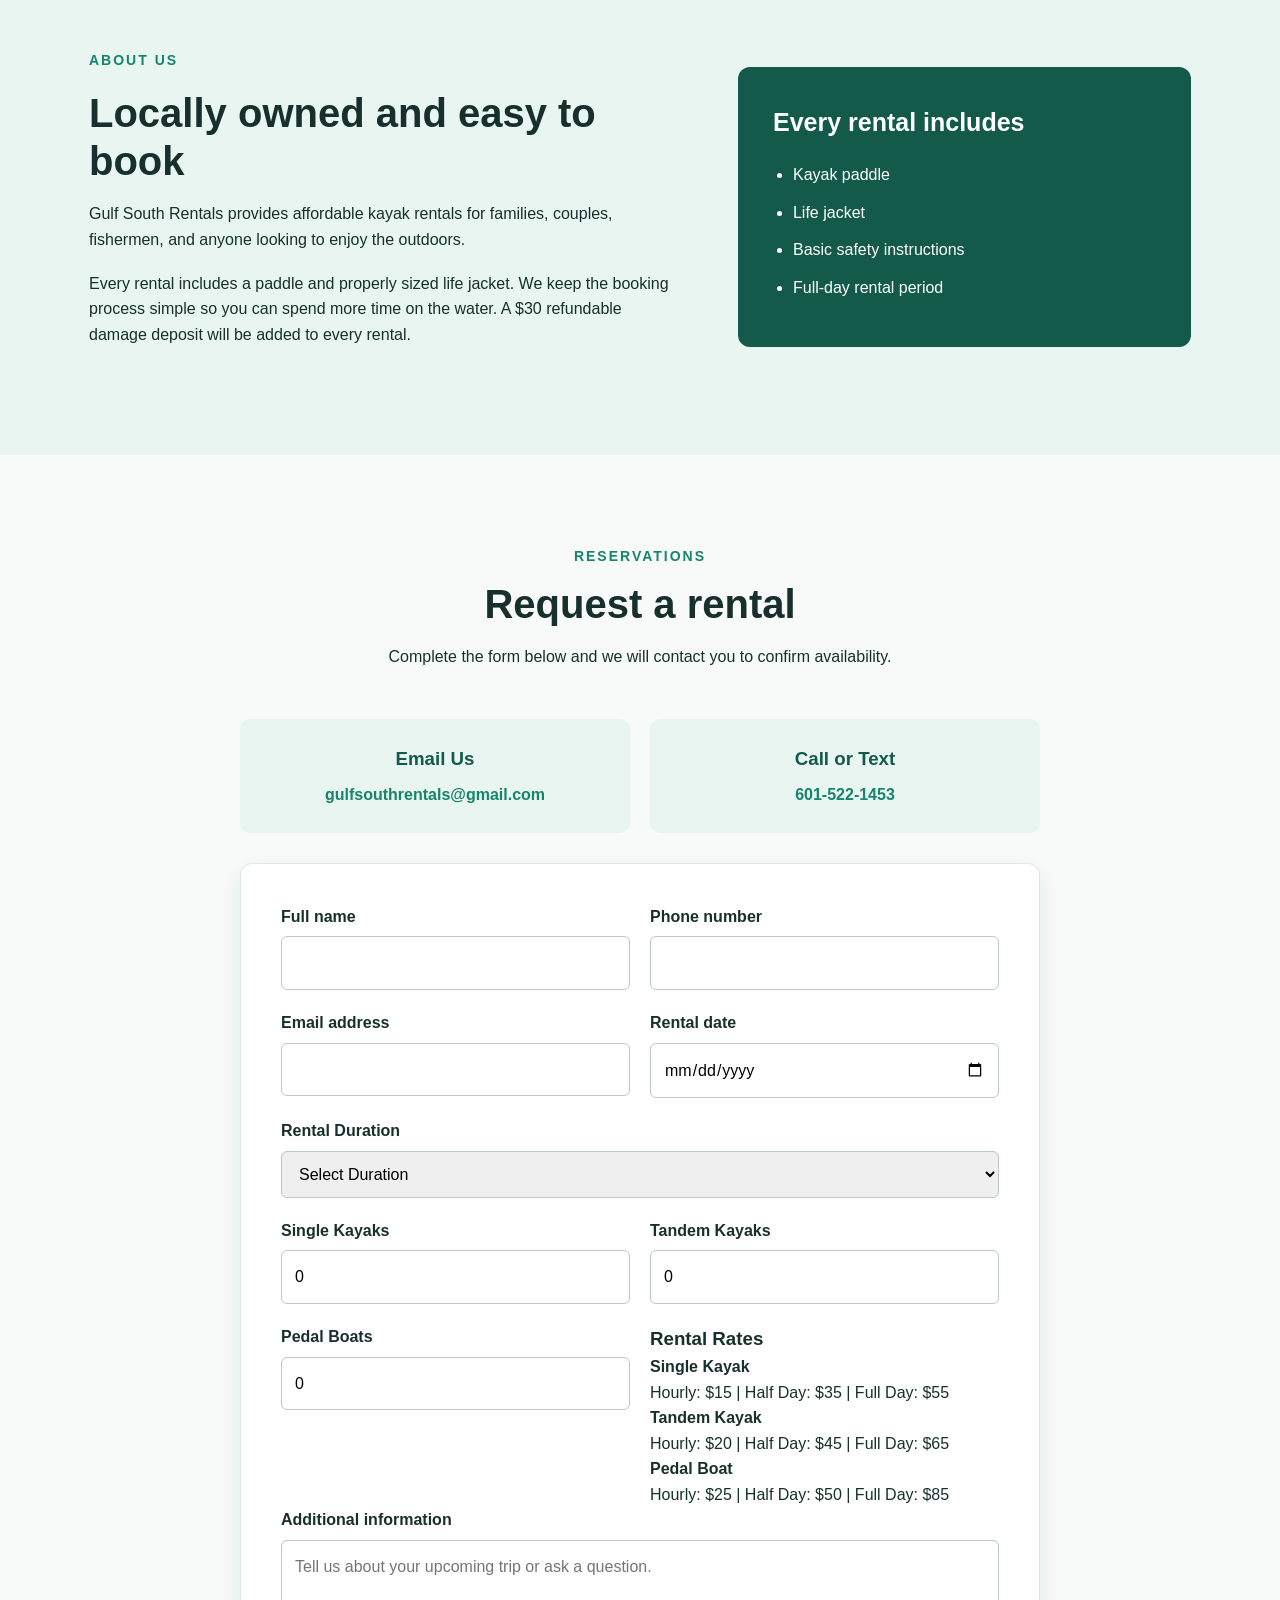
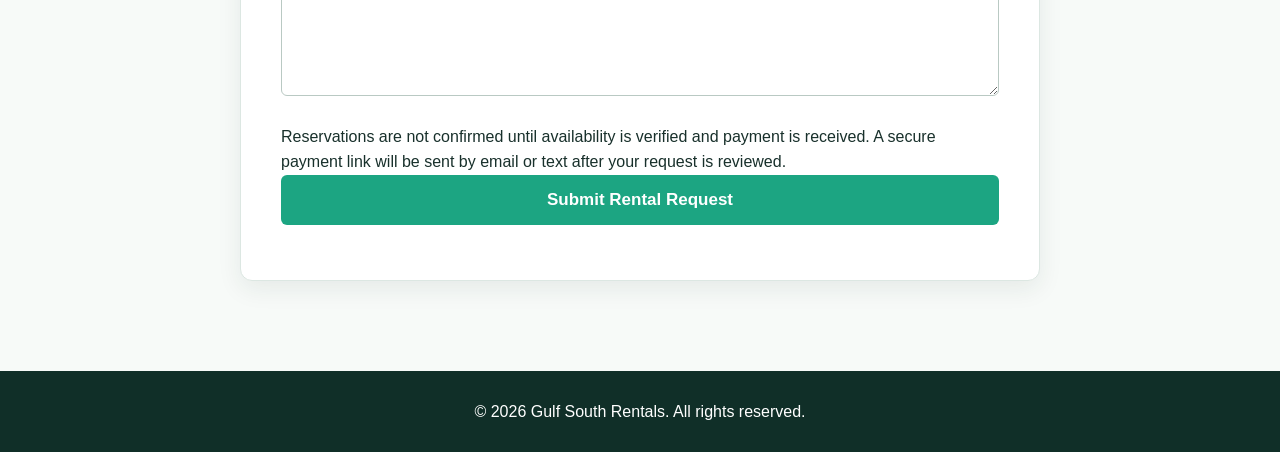
==== commit 5dc5f047: "Update index.html" ====
--- a/index.html
+++ b/index.html
@@ -131,7 +131,7 @@
                     <p>
                         Every rental includes a paddle and properly sized life
                         jacket. We keep the booking process simple so you can
-                        spend more time on the water.
+                        spend more time on the water. A $30 refundable damage deposit will be added to every rental.
                     </p>
                 </div>
 
